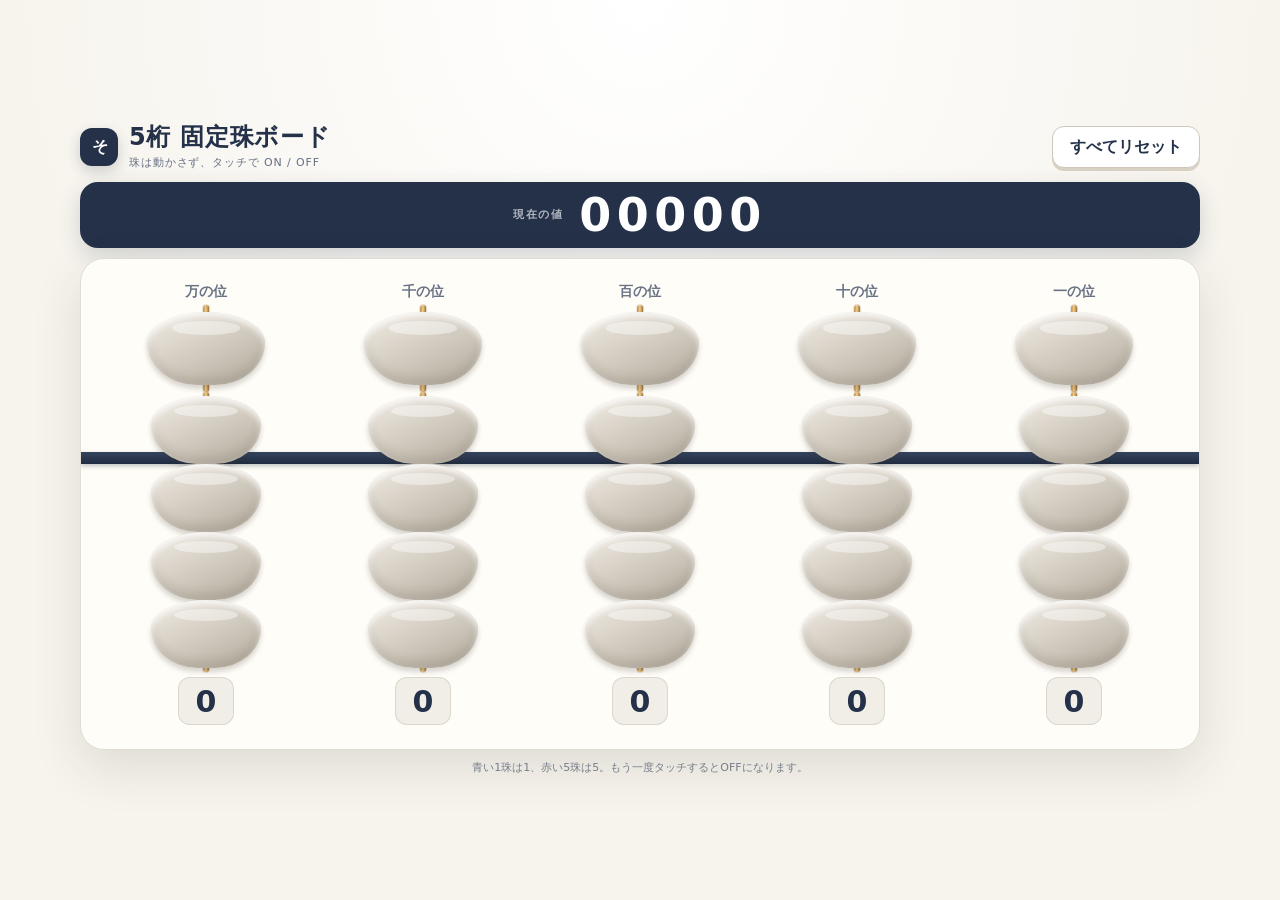
==== index.html @ 50cf1f62 "Add files via upload" ====
<!doctype html>
<html lang="ja">
<head>
  <meta charset="utf-8">
  <meta name="viewport" content="width=device-width,initial-scale=1,maximum-scale=1,user-scalable=no,viewport-fit=cover">
  <meta name="theme-color" content="#f4f0e8">
  <title>そろタッチ｜5桁 固定珠ボード</title>
  <style>
    :root{--ink:#243149;--muted:#667085;--paper:#f7f4ed;--panel:#fffdf8;--line:#d8d2c5;--blue:#2474df;--blue2:#0d54b6;--red:#ef6a5b;--red2:#c83e35;--shadow:0 18px 50px rgba(46,42,34,.12)}
    *{box-sizing:border-box;-webkit-tap-highlight-color:transparent}
    html,body{min-height:100%;margin:0}
    body{font-family:ui-rounded,"Hiragino Maru Gothic ProN","Yu Gothic",system-ui,sans-serif;color:var(--ink);background:radial-gradient(circle at 50% 0,#fff 0,var(--paper) 58%);overscroll-behavior:none}
    button{font:inherit}
    .app{min-height:100vh;min-height:100dvh;display:flex;flex-direction:column;padding:max(14px,env(safe-area-inset-top)) max(14px,env(safe-area-inset-right)) max(14px,env(safe-area-inset-bottom)) max(14px,env(safe-area-inset-left));gap:12px}
    header{width:min(1120px,100%);margin:auto auto 0;display:flex;align-items:center;justify-content:space-between;gap:16px}
    .brand{display:flex;align-items:center;gap:11px;min-width:0}
    .mark{width:38px;height:38px;border-radius:12px;background:var(--ink);display:grid;place-items:center;color:white;font-weight:900;letter-spacing:-.1em;box-shadow:0 5px 14px rgba(36,49,73,.2)}
    .titles h1{font-size:clamp(16px,2.4vw,24px);line-height:1.1;margin:0;letter-spacing:.03em}
    .titles p{font-size:11px;margin:4px 0 0;color:var(--muted);letter-spacing:.08em}
    .reset{border:1px solid #cec7ba;background:#fff;color:var(--ink);border-radius:12px;min-height:42px;padding:0 17px;font-weight:800;cursor:pointer;box-shadow:0 3px 0 #d8d1c4;touch-action:manipulation}
    .reset:active{transform:translateY(2px);box-shadow:0 1px 0 #d8d1c4}
    main{width:min(1120px,100%);margin:0 auto auto;display:flex;flex-direction:column;gap:10px;min-height:0}
    .readout{background:var(--ink);color:white;border-radius:18px;padding:10px 18px;display:flex;align-items:center;justify-content:center;gap:16px;box-shadow:0 7px 22px rgba(36,49,73,.18)}
    .readout-label{font-size:11px;font-weight:800;letter-spacing:.14em;opacity:.66}
    #total{font-variant-numeric:tabular-nums;font-size:clamp(28px,5vw,46px);font-weight:900;line-height:1;letter-spacing:.12em}
    .board{position:relative;isolation:isolate;display:grid;grid-template-columns:repeat(5,minmax(0,1fr));gap:clamp(5px,1.2vw,15px);padding:clamp(12px,2.2vw,24px);background:var(--panel);border:1px solid #e2ddd3;border-radius:24px;box-shadow:var(--shadow);overflow:hidden}
    .board:before{content:"";position:absolute;left:0;right:0;top:39.5%;height:clamp(7px,1vw,12px);background:linear-gradient(#35445f,#1f2b40);box-shadow:0 2px 5px rgba(31,43,64,.3);z-index:-1}
    .column{position:relative;display:grid;grid-template-rows:auto minmax(52px,1fr) minmax(172px,3.2fr) auto;min-width:0;text-align:center}
    .place{font-size:clamp(10px,1.5vw,14px);font-weight:800;color:#697386;padding-bottom:4px;white-space:nowrap}
    .deck{position:relative;display:flex;align-items:center;justify-content:center}
    .deck.lower{flex-direction:column;justify-content:space-evenly;padding:4px 0}
    .rod{position:absolute;top:0;bottom:0;width:clamp(3px,.45vw,6px);left:50%;transform:translateX(-50%);border-radius:5px;background:linear-gradient(90deg,#b78645,#f0cf8b 45%,#9b6b36);z-index:-1;box-shadow:0 0 0 1px rgba(116,78,32,.15)}
    .bead{position:relative;width:min(78%,110px);height:clamp(38px,6.5vw,68px);border:0;padding:0;border-radius:50% 50% 42% 42% / 42% 42% 58% 58%;cursor:pointer;touch-action:none;user-select:none;-webkit-user-select:none;background:linear-gradient(155deg,#ece7df 8%,#cfc8bc 55%,#afa79a);box-shadow:inset 0 4px 6px rgba(255,255,255,.8),inset 0 -7px 9px rgba(75,65,50,.12),0 4px 5px rgba(62,54,44,.2);transition:filter .12s,box-shadow .12s,transform .12s}
    .bead:after{content:"";position:absolute;left:21%;right:21%;top:13%;height:18%;border-radius:50%;background:rgba(255,255,255,.42)}
    .bead[data-value="5"]{width:min(84%,118px);height:clamp(41px,7vw,73px)}
    .bead.on[data-value="1"]{background:linear-gradient(155deg,#70b2ff 6%,var(--blue) 52%,var(--blue2));box-shadow:inset 0 4px 7px rgba(255,255,255,.42),inset 0 -8px 10px rgba(0,38,102,.2),0 0 0 3px rgba(36,116,223,.16),0 5px 8px rgba(16,74,153,.25)}
    .bead.on[data-value="5"]{background:linear-gradient(155deg,#ff9a8e 6%,var(--red) 52%,var(--red2));box-shadow:inset 0 4px 7px rgba(255,255,255,.4),inset 0 -8px 10px rgba(101,18,12,.18),0 0 0 3px rgba(239,106,91,.17),0 5px 8px rgba(141,42,34,.24)}
    .bead.pressed{filter:brightness(.92);transform:scale(.95)}
    .bead:focus-visible{outline:4px solid #f2b84b;outline-offset:3px}
    .digit{display:grid;place-items:center;margin:5px auto 0;width:clamp(38px,5vw,56px);height:clamp(34px,4.5vw,48px);border-radius:12px;background:#f1eee7;color:var(--ink);font-size:clamp(20px,3vw,30px);font-weight:900;font-variant-numeric:tabular-nums;box-shadow:inset 0 0 0 1px #ddd7cb}
    .hint{text-align:center;color:#7b8492;font-size:11px;line-height:1.4;margin:0}
    @media (orientation:landscape) and (max-height:620px){.app{padding-top:8px;padding-bottom:8px;gap:7px}header{margin-top:0}.titles p{display:none}.mark{width:32px;height:32px}.readout{padding:7px 15px;border-radius:14px}.board{padding:8px 18px 9px}.column{grid-template-rows:auto minmax(40px,1fr) minmax(135px,3.2fr) auto}.bead{height:clamp(30px,8vh,48px)}.bead[data-value="5"]{height:clamp(32px,9vh,52px)}.digit{height:32px;font-size:21px}.hint{display:none}}
    @media (max-width:520px) and (orientation:portrait){.app{gap:8px}.titles p{display:none}.reset{padding:0 12px}.readout{padding:9px 12px}.readout-label{display:none}.board{gap:3px;padding:10px 5px;border-radius:18px}.board:before{top:38%}.column{grid-template-rows:auto minmax(70px,1fr) minmax(285px,4fr) auto}.place{font-size:9px}.bead{width:90%;height:clamp(40px,11vw,55px)}.bead[data-value="5"]{width:94%;height:clamp(43px,12vw,60px)}.digit{width:36px;height:34px;font-size:20px}}
    @media (prefers-reduced-motion:reduce){*{transition:none!important}}
  </style>
</head>
<body>
  <div class="app">
    <header>
      <div class="brand"><div class="mark" aria-hidden="true">そ</div><div class="titles"><h1>5桁 固定珠ボード</h1><p>珠は動かさず、タッチで ON / OFF</p></div></div>
      <button class="reset" id="reset" type="button">すべてリセット</button>
    </header>
    <main>
      <section class="readout" aria-live="polite"><span class="readout-label">現在の値</span><output id="total">00000</output></section>
      <section class="board" id="board" aria-label="5桁の固定珠そろばん"></section>
      <p class="hint">青い1珠は1、赤い5珠は5。もう一度タッチするとOFFになります。</p>
    </main>
  </div>
  <script>
    (() => {
      'use strict';
      const places = ['万の位','千の位','百の位','十の位','一の位'];
      const board = document.getElementById('board');
      const total = document.getElementById('total');
      const activePointers = new Map();
      const MOVE_LIMIT = 14;

      const makeBead = (column, value, index) => {
        const bead = document.createElement('button');
        bead.type = 'button';
        bead.className = 'bead';
        bead.dataset.column = String(column);
        bead.dataset.value = String(value);
        bead.dataset.index = String(index);
        bead.setAttribute('aria-pressed','false');
        bead.setAttribute('aria-label', `${places[column]}の${value === 5 ? '5珠' : `${index + 1}個目の1珠`}、OFF`);
        return bead;
      };

      places.forEach((place, columnIndex) => {
        const column = document.createElement('section');
        column.className = 'column';
        column.dataset.column = String(columnIndex);
        column.innerHTML = `<div class="place">${place}</div>`;
        const upper = document.createElement('div');
        upper.className = 'deck upper';
        upper.innerHTML = '<i class="rod" aria-hidden="true"></i>';
        upper.append(makeBead(columnIndex, 5, 0));
        const lower = document.createElement('div');
        lower.className = 'deck lower';
        lower.innerHTML = '<i class="rod" aria-hidden="true"></i>';
        for (let i=0;i<4;i++) lower.append(makeBead(columnIndex, 1, i));
        const digit = document.createElement('output');
        digit.className = 'digit';
        digit.textContent = '0';
        digit.setAttribute('aria-label', `${place}の値`);
        column.append(upper, lower, digit);
        board.append(column);
      });

      function update(){
        const digits = [...board.querySelectorAll('.column')].map(column => {
          const value = [...column.querySelectorAll('.bead.on')].reduce((sum,b) => sum + Number(b.dataset.value), 0);
          column.querySelector('.digit').textContent = String(value);
          return value;
        });
        total.textContent = digits.join('');
      }

      function setBeadState(bead,on){
        bead.classList.toggle('on',on);
        bead.setAttribute('aria-pressed',String(on));
        const value=Number(bead.dataset.value);
        const name=value===5?'5珠':`${Number(bead.dataset.index)+1}個目の1珠`;
        bead.setAttribute('aria-label',`${places[Number(bead.dataset.column)]}の${name}、${on?'ON':'OFF'}`);
      }

      function toggle(bead){
        if(Number(bead.dataset.value)===5){
          setBeadState(bead,!bead.classList.contains('on'));
        }else{
          const column=bead.closest('.column');
          const touchedIndex=Number(bead.dataset.index);
          const lowerBeads=[...column.querySelectorAll('.bead[data-value="1"]')];
          const currentCount=lowerBeads.filter(b=>b.classList.contains('on')).length;
          // 消灯中の珠ならそこまでまとめてON、点灯中の珠ならそこから下をまとめてOFF。
          const nextCount=touchedIndex<currentCount?touchedIndex:touchedIndex+1;
          lowerBeads.forEach((b,index)=>setBeadState(b,index<nextCount));
        }
        update();
      }

      board.addEventListener('pointerdown', e => {
        const bead = e.target.closest('.bead');
        if (!bead || activePointers.has(e.pointerId)) return;
        e.preventDefault();
        activePointers.set(e.pointerId,{bead,x:e.clientX,y:e.clientY,moved:false});
        bead.classList.add('pressed');
        try{ bead.setPointerCapture(e.pointerId); }catch(_){ }
      });
      board.addEventListener('pointermove', e => {
        const p = activePointers.get(e.pointerId);
        if (!p) return;
        if (Math.hypot(e.clientX-p.x,e.clientY-p.y) > MOVE_LIMIT){p.moved=true;p.bead.classList.remove('pressed')}
      });
      const finish = (e,cancelled=false) => {
        const p = activePointers.get(e.pointerId);
        if (!p) return;
        p.bead.classList.remove('pressed');
        if (!cancelled && !p.moved) toggle(p.bead);
        activePointers.delete(e.pointerId);
      };
      board.addEventListener('pointerup', e => finish(e));
      board.addEventListener('pointercancel', e => finish(e,true));
      board.addEventListener('lostpointercapture', e => {
        const p=activePointers.get(e.pointerId);
        if(p){p.bead.classList.remove('pressed');activePointers.delete(e.pointerId)}
      });
      document.getElementById('reset').addEventListener('click', () => {
        activePointers.clear();
        board.querySelectorAll('.bead').forEach(bead => {
          bead.classList.remove('on','pressed');
          bead.setAttribute('aria-pressed','false');
          const value=Number(bead.dataset.value), name=value===5?'5珠':`${Number(bead.dataset.index)+1}個目の1珠`;
          bead.setAttribute('aria-label',`${places[Number(bead.dataset.column)]}の${name}、OFF`);
        });
        update();
      });
      window.addEventListener('blur',() => {
        board.querySelectorAll('.pressed').forEach(b=>b.classList.remove('pressed'));
        activePointers.clear();
      });
      update();
    })();
  </script>
</body>
</html>
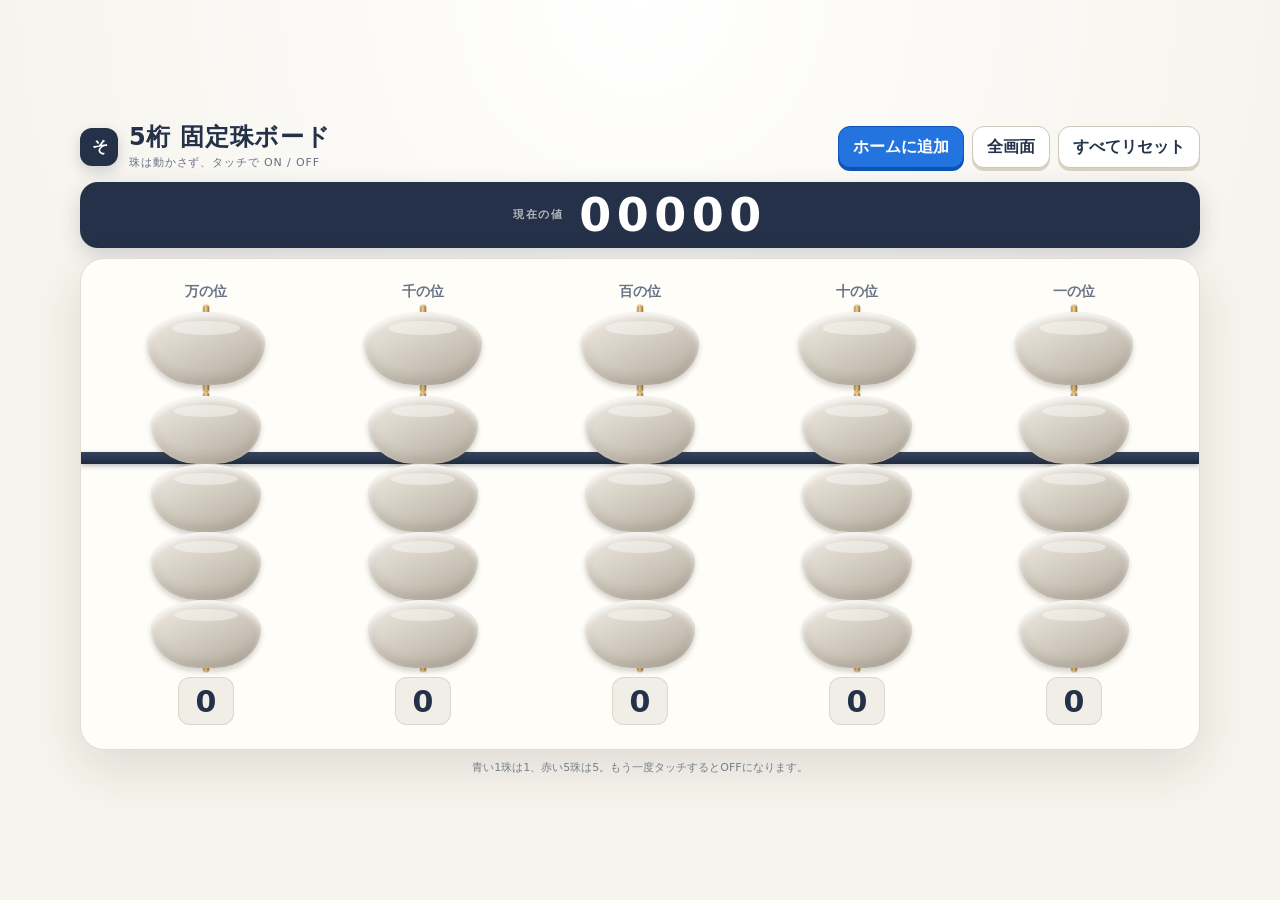
==== commit f58faa57: "Add files via upload" ====
--- a/index.html
+++ b/index.html
@@ -4,6 +4,11 @@
   <meta charset="utf-8">
   <meta name="viewport" content="width=device-width,initial-scale=1,maximum-scale=1,user-scalable=no,viewport-fit=cover">
   <meta name="theme-color" content="#f4f0e8">
+  <meta name="apple-mobile-web-app-capable" content="yes">
+  <meta name="apple-mobile-web-app-status-bar-style" content="default">
+  <meta name="apple-mobile-web-app-title" content="そろボード">
+  <link rel="manifest" href="manifest.webmanifest">
+  <link rel="apple-touch-icon" href="icon-192.png">
   <title>そろタッチ｜5桁 固定珠ボード</title>
   <style>
     :root{--ink:#243149;--muted:#667085;--paper:#f7f4ed;--panel:#fffdf8;--line:#d8d2c5;--blue:#2474df;--blue2:#0d54b6;--red:#ef6a5b;--red2:#c83e35;--shadow:0 18px 50px rgba(46,42,34,.12)}
@@ -17,8 +22,8 @@
     .mark{width:38px;height:38px;border-radius:12px;background:var(--ink);display:grid;place-items:center;color:white;font-weight:900;letter-spacing:-.1em;box-shadow:0 5px 14px rgba(36,49,73,.2)}
     .titles h1{font-size:clamp(16px,2.4vw,24px);line-height:1.1;margin:0;letter-spacing:.03em}
     .titles p{font-size:11px;margin:4px 0 0;color:var(--muted);letter-spacing:.08em}
-    .reset{border:1px solid #cec7ba;background:#fff;color:var(--ink);border-radius:12px;min-height:42px;padding:0 17px;font-weight:800;cursor:pointer;box-shadow:0 3px 0 #d8d1c4;touch-action:manipulation}
-    .reset:active{transform:translateY(2px);box-shadow:0 1px 0 #d8d1c4}
+    .actions{display:flex;align-items:center;gap:8px}.action{border:1px solid #cec7ba;background:#fff;color:var(--ink);border-radius:12px;min-height:42px;padding:0 14px;font-weight:800;cursor:pointer;box-shadow:0 3px 0 #d8d1c4;touch-action:manipulation;white-space:nowrap}.action.primary{background:var(--blue);border-color:var(--blue2);color:white;box-shadow:0 3px 0 var(--blue2)}
+    .action:active{transform:translateY(2px);box-shadow:0 1px 0 #d8d1c4}.action[hidden]{display:none}
     main{width:min(1120px,100%);margin:0 auto auto;display:flex;flex-direction:column;gap:10px;min-height:0}
     .readout{background:var(--ink);color:white;border-radius:18px;padding:10px 18px;display:flex;align-items:center;justify-content:center;gap:16px;box-shadow:0 7px 22px rgba(36,49,73,.18)}
     .readout-label{font-size:11px;font-weight:800;letter-spacing:.14em;opacity:.66}
@@ -39,8 +44,10 @@
     .bead:focus-visible{outline:4px solid #f2b84b;outline-offset:3px}
     .digit{display:grid;place-items:center;margin:5px auto 0;width:clamp(38px,5vw,56px);height:clamp(34px,4.5vw,48px);border-radius:12px;background:#f1eee7;color:var(--ink);font-size:clamp(20px,3vw,30px);font-weight:900;font-variant-numeric:tabular-nums;box-shadow:inset 0 0 0 1px #ddd7cb}
     .hint{text-align:center;color:#7b8492;font-size:11px;line-height:1.4;margin:0}
+    dialog{border:0;border-radius:20px;padding:0;width:min(390px,calc(100% - 28px));color:var(--ink);box-shadow:0 24px 80px rgba(18,27,43,.28)}dialog::backdrop{background:rgba(21,29,43,.54);backdrop-filter:blur(3px)}.dialog-body{padding:24px}.dialog-body h2{margin:0 0 10px;font-size:21px}.dialog-body p{margin:0 0 18px;color:var(--muted);font-size:14px;line-height:1.7}.dialog-body .action{width:100%}
     @media (orientation:landscape) and (max-height:620px){.app{padding-top:8px;padding-bottom:8px;gap:7px}header{margin-top:0}.titles p{display:none}.mark{width:32px;height:32px}.readout{padding:7px 15px;border-radius:14px}.board{padding:8px 18px 9px}.column{grid-template-rows:auto minmax(40px,1fr) minmax(135px,3.2fr) auto}.bead{height:clamp(30px,8vh,48px)}.bead[data-value="5"]{height:clamp(32px,9vh,52px)}.digit{height:32px;font-size:21px}.hint{display:none}}
-    @media (max-width:520px) and (orientation:portrait){.app{gap:8px}.titles p{display:none}.reset{padding:0 12px}.readout{padding:9px 12px}.readout-label{display:none}.board{gap:3px;padding:10px 5px;border-radius:18px}.board:before{top:38%}.column{grid-template-rows:auto minmax(70px,1fr) minmax(285px,4fr) auto}.place{font-size:9px}.bead{width:90%;height:clamp(40px,11vw,55px)}.bead[data-value="5"]{width:94%;height:clamp(43px,12vw,60px)}.digit{width:36px;height:34px;font-size:20px}}
+    @media (max-width:640px){.action{font-size:12px;min-height:39px;padding:0 10px}.action .wide{display:none}.actions{gap:5px}}
+    @media (max-width:520px) and (orientation:portrait){.app{gap:8px}.titles p{display:none}.readout{padding:9px 12px}.readout-label{display:none}.board{gap:3px;padding:10px 5px;border-radius:18px}.board:before{top:38%}.column{grid-template-rows:auto minmax(70px,1fr) minmax(285px,4fr) auto}.place{font-size:9px}.bead{width:90%;height:clamp(40px,11vw,55px)}.bead[data-value="5"]{width:94%;height:clamp(43px,12vw,60px)}.digit{width:36px;height:34px;font-size:20px}}
     @media (prefers-reduced-motion:reduce){*{transition:none!important}}
   </style>
 </head>
@@ -48,7 +55,11 @@
   <div class="app">
     <header>
       <div class="brand"><div class="mark" aria-hidden="true">そ</div><div class="titles"><h1>5桁 固定珠ボード</h1><p>珠は動かさず、タッチで ON / OFF</p></div></div>
-      <button class="reset" id="reset" type="button">すべてリセット</button>
+      <div class="actions">
+        <button class="action primary" id="install" type="button"><span class="wide">ホームに</span>追加</button>
+        <button class="action" id="fullscreen" type="button">全画面</button>
+        <button class="action" id="reset" type="button"><span class="wide">すべて</span>リセット</button>
+      </div>
     </header>
     <main>
       <section class="readout" aria-live="polite"><span class="readout-label">現在の値</span><output id="total">00000</output></section>
@@ -56,6 +67,7 @@
       <p class="hint">青い1珠は1、赤い5珠は5。もう一度タッチするとOFFになります。</p>
     </main>
   </div>
+  <dialog id="installHelp"><div class="dialog-body"><h2>ホーム画面に追加</h2><p id="installText"></p><button class="action primary" id="closeHelp" type="button">わかりました</button></div></dialog>
   <script>
     (() => {
       'use strict';
@@ -63,6 +75,7 @@
       const board = document.getElementById('board');
       const total = document.getElementById('total');
       const activePointers = new Map();
+      let installPrompt = null;
       const MOVE_LIMIT = 14;
 
       const makeBead = (column, value, index) => {
@@ -170,6 +183,31 @@
         board.querySelectorAll('.pressed').forEach(b=>b.classList.remove('pressed'));
         activePointers.clear();
       });
+      const fullscreenButton=document.getElementById('fullscreen');
+      const syncFullscreen=()=>fullscreenButton.textContent=document.fullscreenElement?'全画面を終了':'全画面';
+      fullscreenButton.addEventListener('click',async()=>{
+        try{
+          if(document.fullscreenElement) await document.exitFullscreen();
+          else if(document.documentElement.requestFullscreen) await document.documentElement.requestFullscreen({navigationUI:'hide'});
+          else showInstallHelp('この端末では、ホーム画面に追加して起動するとブラウザ部分を隠して大きく表示できます。');
+        }catch(_){showInstallHelp('ブラウザのメニューから「全画面」を選んでください。');}
+      });
+      document.addEventListener('fullscreenchange',syncFullscreen);
+
+      const installButton=document.getElementById('install');
+      const installHelp=document.getElementById('installHelp');
+      const installText=document.getElementById('installText');
+      function showInstallHelp(message){installText.textContent=message;installHelp.showModal();}
+      document.getElementById('closeHelp').addEventListener('click',()=>installHelp.close());
+      installButton.addEventListener('click',async()=>{
+        if(installPrompt){installPrompt.prompt();await installPrompt.userChoice;installPrompt=null;installButton.hidden=true;return;}
+        const ios=/iphone|ipad|ipod/i.test(navigator.userAgent);
+        showInstallHelp(ios?'Safari下部の共有ボタンを押し、「ホーム画面に追加」を選んでください。':'ブラウザのメニューから「ホーム画面に追加」または「アプリをインストール」を選んでください。');
+      });
+      window.addEventListener('beforeinstallprompt',e=>{e.preventDefault();installPrompt=e;installButton.hidden=false;});
+      window.addEventListener('appinstalled',()=>{installPrompt=null;installButton.hidden=true;});
+      if(matchMedia('(display-mode: standalone)').matches||navigator.standalone===true) installButton.hidden=true;
+      if('serviceWorker' in navigator && location.protocol.startsWith('http')) window.addEventListener('load',()=>navigator.serviceWorker.register('./sw.js'));
       update();
     })();
   </script>
